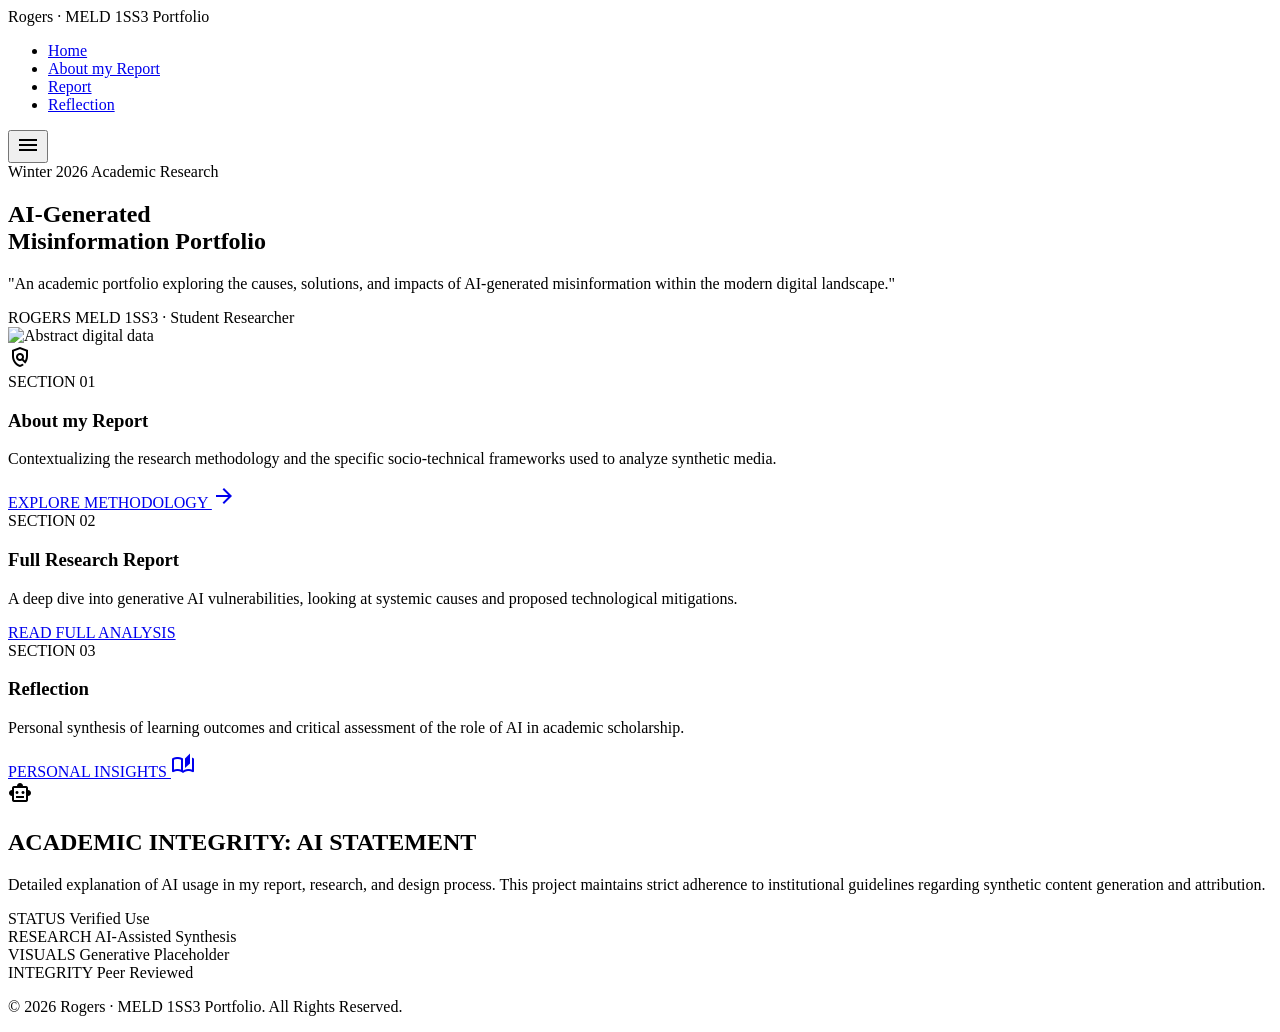
==== index.html @ 6873fd19 "Create index.html for MELD 1SS3 Portfolio Initial creation of the index.html file for the MELD 1SS3 " ====
<!DOCTYPE html>
<html lang="en">
<head>
    <meta charset="UTF-8">
    <meta name="viewport" content="width=device-width, initial-scale=1.0">
    <title>Home | Rogers · MELD 1SS3 Portfolio</title>
    <!-- Google Fonts -->
    <link href="https://fonts.googleapis.com/css2?family=Work+Sans:wght@400;700;800&family=Noto+Serif:ital,wght@0,400;0,700;1,400&display=swap" rel="stylesheet">
    <!-- Material Symbols for Icons -->
    <link href="https://fonts.googleapis.com/css2?family=Material+Symbols+Outlined:opsz,wght,FILL,GRAD@24,400,0,0" rel="stylesheet">
    <link rel="stylesheet" href="css/styles.css">
</head>
<body>
    <header class="navbar">
        <div class="container nav-container">
            <div class="logo">Rogers · MELD 1SS3 Portfolio</div>
            <nav>
                <ul class="nav-links">
                    <li><a href="index.html" class="active">Home</a></li>
                    <li><a href="about.html">About my Report</a></li>
                    <li><a href="report.html">Report</a></li>
                    <li><a href="reflection.html">Reflection</a></li>
                </ul>
                <button class="menu-toggle" aria-label="Toggle Menu">
                    <span class="material-symbols-outlined">menu</span>
                </button>
            </nav>
        </div>
    </header>

    <main>
        <section class="hero">
            <div class="container hero-container">
                <div class="hero-content">
                    <span class="eyebrow">Winter 2026 Academic Research</span>
                    <h1 class="display-title">AI-Generated <br>Misinformation Portfolio</h1>
                    <p class="hero-subtitle">"An academic portfolio exploring the causes, solutions, and impacts of AI-generated misinformation within the modern digital landscape."</p>
                    <div class="author-tag">
                        <div class="author-info">
                            <span class="author-name">ROGERS</span>
                            <span class="author-meta">MELD 1SS3 · Student Researcher</span>
                        </div>
                    </div>
                </div>
                <div class="hero-image">
                    <img src="https://picsum.photos/seed/misinfo/800/1000" alt="Abstract digital data" referrerPolicy="no-referrer">
                    <div class="hero-badge">
                        <span class="material-symbols-outlined">policy</span>
                    </div>
                </div>
            </div>
        </section>

        <section class="nav-cards container">
            <div class="bento-grid">
                <div class="card card-light">
                    <div class="card-header">
                        <span class="section-num">SECTION 01</span>
                        <h3>About my Report</h3>
                    </div>
                    <p>Contextualizing the research methodology and the specific socio-technical frameworks used to analyze synthetic media.</p>
                    <a href="about.html" class="card-link">EXPLORE METHODOLOGY <span class="material-symbols-outlined">arrow_forward</span></a>
                </div>
                <div class="card card-dark">
                    <div class="card-header">
                        <span class="section-num">SECTION 02</span>
                        <h3>Full Research Report</h3>
                    </div>
                    <p>A deep dive into generative AI vulnerabilities, looking at systemic causes and proposed technological mitigations.</p>
                    <a href="report.html" class="card-link">READ FULL ANALYSIS</a>
                </div>
                <div class="card card-gray">
                    <div class="card-header">
                        <span class="section-num">SECTION 03</span>
                        <h3>Reflection</h3>
                    </div>
                    <p>Personal synthesis of learning outcomes and critical assessment of the role of AI in academic scholarship.</p>
                    <a href="reflection.html" class="card-link">PERSONAL INSIGHTS <span class="material-symbols-outlined">auto_stories</span></a>
                </div>
            </div>
        </section>

        <section class="ai-statement container">
            <div class="ai-statement-box">
                <div class="ai-header">
                    <span class="material-symbols-outlined">smart_toy</span>
                    <h2>ACADEMIC INTEGRITY: AI STATEMENT</h2>
                </div>
                <p class="ai-main-text">Detailed explanation of AI usage in my report, research, and design process. This project maintains strict adherence to institutional guidelines regarding synthetic content generation and attribution.</p>
                <div class="ai-grid">
                    <div class="ai-item">
                        <span class="ai-label">STATUS</span>
                        <span class="ai-value">Verified Use</span>
                    </div>
                    <div class="ai-item">
                        <span class="ai-label">RESEARCH</span>
                        <span class="ai-value">AI-Assisted Synthesis</span>
                    </div>
                    <div class="ai-item">
                        <span class="ai-label">VISUALS</span>
                        <span class="ai-value">Generative Placeholder</span>
                    </div>
                    <div class="ai-item">
                        <span class="ai-label">INTEGRITY</span>
                        <span class="ai-value">Peer Reviewed</span>
                    </div>
                </div>
            </div>
        </section>
    </main>

    <footer class="footer">
        <div class="container">
            <p>&copy; 2026 Rogers · MELD 1SS3 Portfolio. All Rights Reserved.</p>
        </div>
    </footer>

    <script src="js/main.js"></script>
</body>
</html>
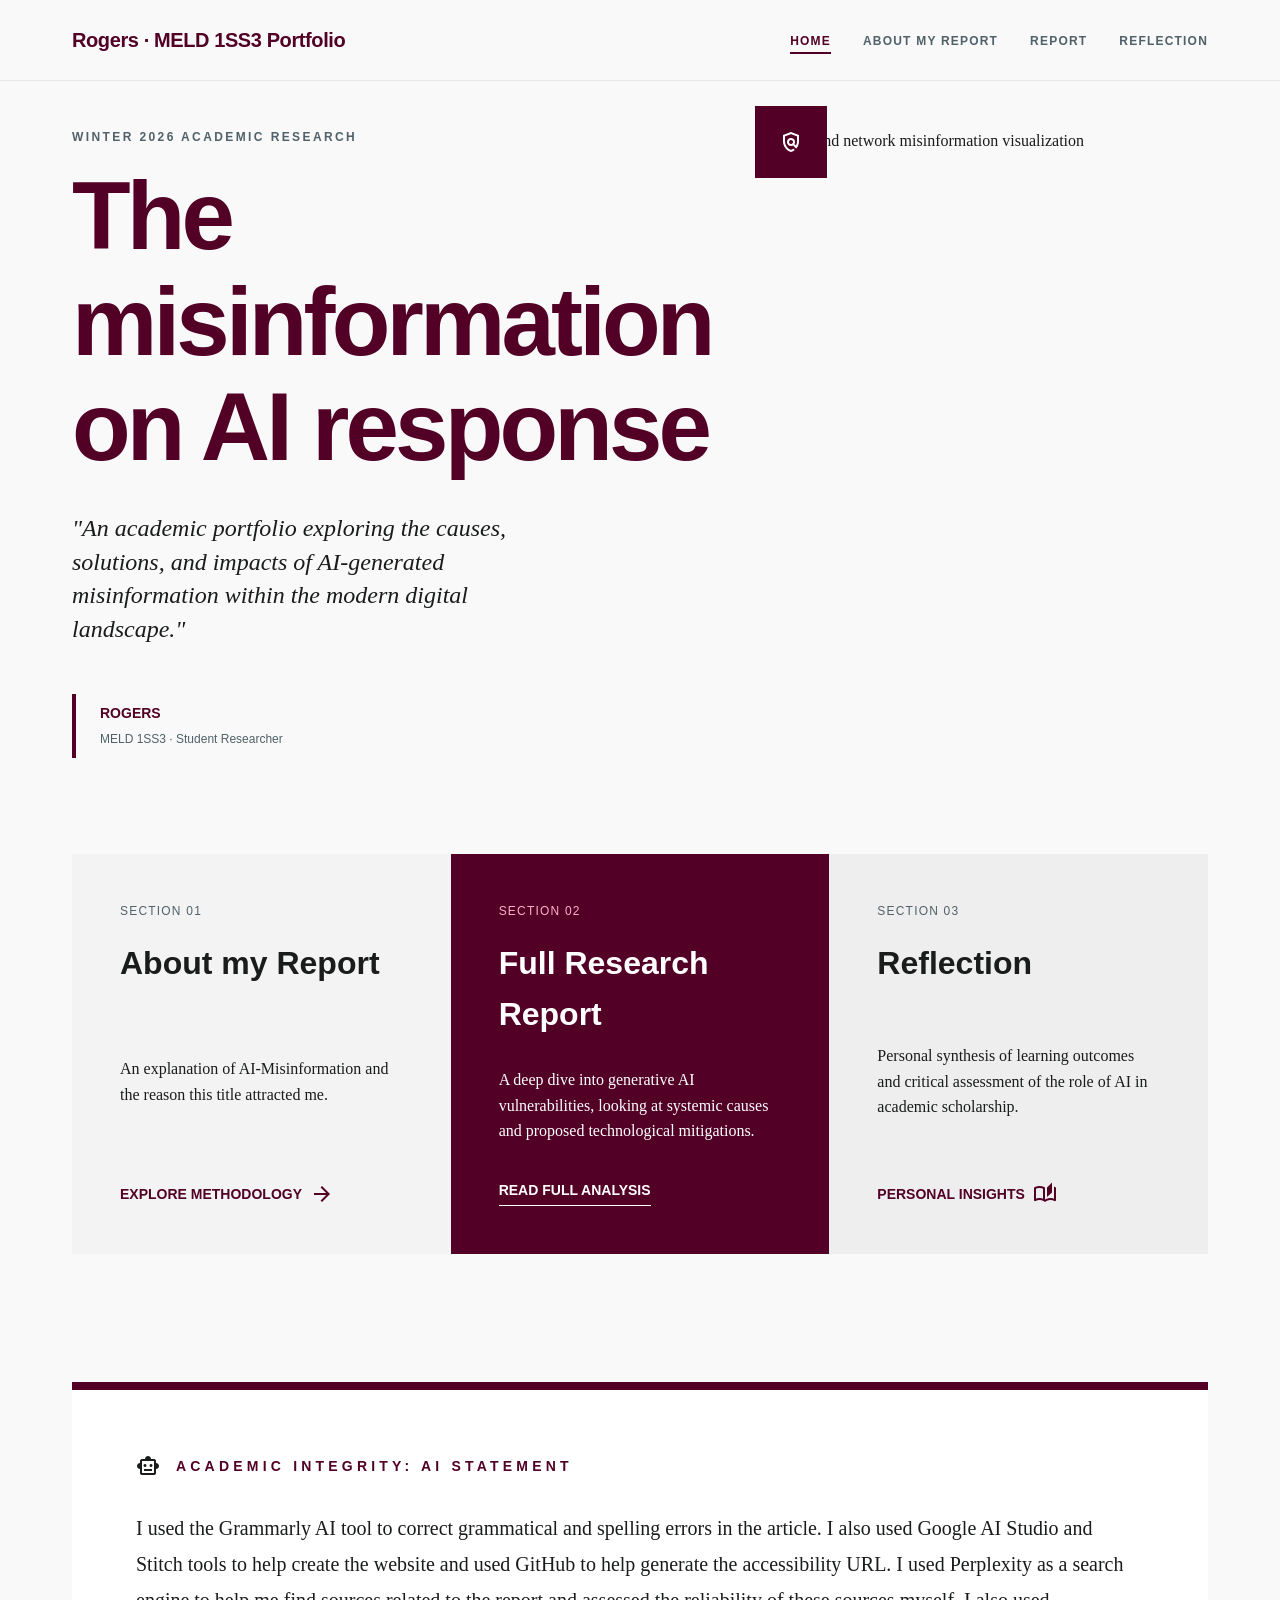
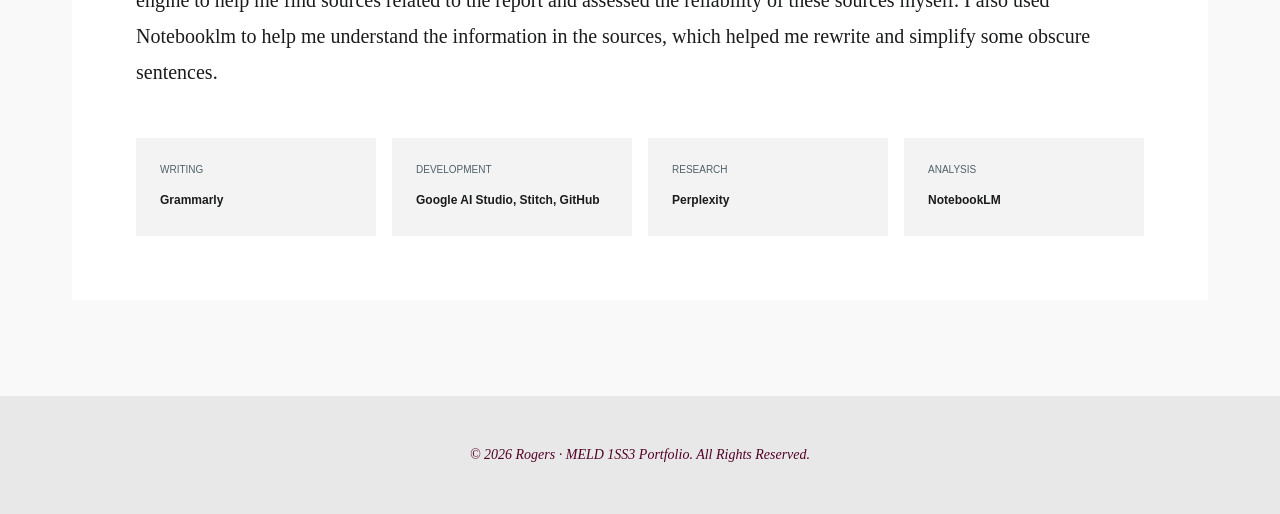
==== commit 4d4e7332: "Revise title and AI usage details in index.html Updated the title and content related to AI misinfor" ====
--- a/index.html
+++ b/index.html
@@ -33,7 +33,7 @@
             <div class="container hero-container">
                 <div class="hero-content">
                     <span class="eyebrow">Winter 2026 Academic Research</span>
-                    <h1 class="display-title">AI-Generated <br>Misinformation Portfolio</h1>
+                    <h1 class="display-title">The misinformation on AI response</h1>
                     <p class="hero-subtitle">"An academic portfolio exploring the causes, solutions, and impacts of AI-generated misinformation within the modern digital landscape."</p>
                     <div class="author-tag">
                         <div class="author-info">
@@ -43,7 +43,7 @@
                     </div>
                 </div>
                 <div class="hero-image">
-                    <img src="https://picsum.photos/seed/misinfo/800/1000" alt="Abstract digital data" referrerPolicy="no-referrer">
+                    <img src="https://picsum.photos/seed/computer-ai-misinformation-network/800/1000" alt="AI and network misinformation visualization" referrerPolicy="no-referrer">
                     <div class="hero-badge">
                         <span class="material-symbols-outlined">policy</span>
                     </div>
@@ -58,7 +58,7 @@
                         <span class="section-num">SECTION 01</span>
                         <h3>About my Report</h3>
                     </div>
-                    <p>Contextualizing the research methodology and the specific socio-technical frameworks used to analyze synthetic media.</p>
+                    <p>An explanation of AI-Misinformation and the reason this title attracted me.</p>
                     <a href="about.html" class="card-link">EXPLORE METHODOLOGY <span class="material-symbols-outlined">arrow_forward</span></a>
                 </div>
                 <div class="card card-dark">
@@ -86,23 +86,23 @@
                     <span class="material-symbols-outlined">smart_toy</span>
                     <h2>ACADEMIC INTEGRITY: AI STATEMENT</h2>
                 </div>
-                <p class="ai-main-text">Detailed explanation of AI usage in my report, research, and design process. This project maintains strict adherence to institutional guidelines regarding synthetic content generation and attribution.</p>
+                <p class="ai-main-text">I used the Grammarly AI tool to correct grammatical and spelling errors in the article. I also used Google AI Studio and Stitch tools to help create the website and used GitHub to help generate the accessibility URL. I used Perplexity as a search engine to help me find sources related to the report and assessed the reliability of these sources myself. I also used Notebooklm to help me understand the information in the sources, which helped me rewrite and simplify some obscure sentences.</p>
                 <div class="ai-grid">
                     <div class="ai-item">
-                        <span class="ai-label">STATUS</span>
-                        <span class="ai-value">Verified Use</span>
+                        <span class="ai-label">WRITING</span>
+                        <span class="ai-value">Grammarly</span>
+                    </div>
+                    <div class="ai-item">
+                        <span class="ai-label">DEVELOPMENT</span>
+                        <span class="ai-value">Google AI Studio, Stitch, GitHub</span>
                     </div>
                     <div class="ai-item">
                         <span class="ai-label">RESEARCH</span>
-                        <span class="ai-value">AI-Assisted Synthesis</span>
+                        <span class="ai-value">Perplexity</span>
                     </div>
                     <div class="ai-item">
-                        <span class="ai-label">VISUALS</span>
-                        <span class="ai-value">Generative Placeholder</span>
-                    </div>
-                    <div class="ai-item">
-                        <span class="ai-label">INTEGRITY</span>
-                        <span class="ai-value">Peer Reviewed</span>
+                        <span class="ai-label">ANALYSIS</span>
+                        <span class="ai-value">NotebookLM</span>
                     </div>
                 </div>
             </div>
--- a/css/styles.css
+++ b/css/styles.css
@@ -0,0 +1,819 @@
+/* 
+   MELD 1SS3 Portfolio Styles
+   Theme: Academic Editorial
+   Colors: McMaster Burgundy (#520026), Off-white (#f9f9f9), Dark Gray (#1a1c1c)
+*/
+
+:root {
+    --primary: #520026;
+    --primary-light: #7a003c;
+    --bg: #f9f9f9;
+    --text: #1a1c1c;
+    --text-muted: #506169;
+    --surface: #eeeeee;
+    --surface-low: #f3f3f3;
+    --white: #ffffff;
+    --border: #e8e8e8;
+    --font-headline: 'Work Sans', sans-serif;
+    --font-body: 'Noto Serif', serif;
+}
+
+* {
+    margin: 0;
+    padding: 0;
+    box-sizing: border-box;
+}
+
+body {
+    background-color: var(--bg);
+    color: var(--text);
+    font-family: var(--font-body);
+    line-height: 1.6;
+    overflow-x: hidden;
+}
+
+.container {
+    max-width: 1200px;
+    margin: 0 auto;
+    padding: 0 2rem;
+}
+
+/* Navbar */
+.navbar {
+    position: fixed;
+    top: 0;
+    width: 100%;
+    background-color: var(--bg);
+    z-index: 1000;
+    border-bottom: 1px solid var(--border);
+}
+
+.nav-container {
+    display: flex;
+    justify-content: space-between;
+    align-items: center;
+    padding: 1.5rem 2rem;
+}
+
+.logo {
+    font-family: var(--font-headline);
+    font-weight: 800;
+    font-size: 1.25rem;
+    color: var(--primary);
+    letter-spacing: -0.02em;
+}
+
+.nav-links {
+    display: flex;
+    list-style: none;
+    gap: 2rem;
+}
+
+.nav-links a {
+    text-decoration: none;
+    font-family: var(--font-headline);
+    font-size: 0.75rem;
+    font-weight: 600;
+    text-transform: uppercase;
+    color: var(--text-muted);
+    letter-spacing: 0.1em;
+    transition: color 0.3s ease;
+}
+
+.nav-links a:hover, .nav-links a.active {
+    color: var(--primary);
+}
+
+.nav-links a.active {
+    border-bottom: 2px solid var(--primary);
+    padding-bottom: 0.25rem;
+}
+
+.menu-toggle {
+    display: none;
+    background: none;
+    border: none;
+    color: var(--primary);
+    cursor: pointer;
+}
+
+/* Hero Section */
+.hero {
+    padding-top: 8rem;
+    padding-bottom: 6rem;
+}
+
+.hero-container {
+    display: grid;
+    grid-template-columns: 1.2fr 0.8fr;
+    gap: 4rem;
+    align-items: start;
+}
+
+.eyebrow {
+    display: block;
+    font-family: var(--font-headline);
+    text-transform: uppercase;
+    letter-spacing: 0.2em;
+    font-size: 0.75rem;
+    font-weight: 700;
+    color: var(--text-muted);
+    margin-bottom: 1rem;
+}
+
+.display-title {
+    font-family: var(--font-headline);
+    font-size: clamp(3rem, 8vw, 6rem);
+    font-weight: 800;
+    line-height: 1.1;
+    color: var(--primary);
+    letter-spacing: -0.04em;
+    margin-bottom: 2rem;
+}
+
+.hero-subtitle {
+    font-size: 1.5rem;
+    font-style: italic;
+    color: var(--text);
+    line-height: 1.4;
+    margin-bottom: 3rem;
+    max-width: 500px;
+}
+
+.author-tag {
+    border-left: 4px solid var(--primary);
+    padding-left: 1.5rem;
+    padding-top: 0.5rem;
+    padding-bottom: 0.5rem;
+}
+
+.author-name {
+    display: block;
+    font-family: var(--font-headline);
+    font-weight: 700;
+    font-size: 0.875rem;
+    color: var(--primary);
+}
+
+.author-meta {
+    font-family: var(--font-headline);
+    font-size: 0.75rem;
+    color: var(--text-muted);
+}
+
+.hero-image {
+    position: relative;
+}
+
+.hero-image img {
+    width: 100%;
+    aspect-ratio: 4/5;
+    object-fit: cover;
+    filter: grayscale(100%);
+    transition: filter 0.5s ease;
+}
+
+.hero-image img:hover {
+    filter: grayscale(0%);
+}
+
+.hero-badge {
+    position: absolute;
+    bottom: -1.5rem;
+    left: -1.5rem;
+    background-color: var(--primary);
+    color: var(--white);
+    padding: 1.5rem;
+    display: flex;
+    align-items: center;
+    justify-content: center;
+}
+
+/* Bento Grid */
+.bento-grid {
+    display: grid;
+    grid-template-columns: repeat(3, 1fr);
+    margin-bottom: 8rem;
+}
+
+.card {
+    padding: 3rem;
+    min-height: 400px;
+    display: flex;
+    flex-direction: column;
+    justify-content: space-between;
+    transition: background-color 0.3s ease;
+}
+
+.card-light { background-color: var(--surface-low); }
+.card-dark { background-color: var(--primary); color: var(--white); }
+.card-gray { background-color: var(--surface); }
+
+.card-light:hover { background-color: var(--white); }
+.card-gray:hover { background-color: #e2e2e2; }
+
+.section-num {
+    display: block;
+    font-family: var(--font-headline);
+    font-size: 0.75rem;
+    letter-spacing: 0.1em;
+    color: var(--text-muted);
+    margin-bottom: 1rem;
+}
+
+.card-dark .section-num { color: #ffb1c6; }
+
+.card h3 {
+    font-family: var(--font-headline);
+    font-size: 2rem;
+    font-weight: 700;
+    margin-bottom: 1.5rem;
+}
+
+.card p {
+    font-size: 1rem;
+    line-height: 1.6;
+    margin-bottom: 2rem;
+}
+
+.card-link {
+    font-family: var(--font-headline);
+    font-size: 0.875rem;
+    font-weight: 700;
+    text-decoration: none;
+    color: var(--primary);
+    display: flex;
+    align-items: center;
+    gap: 0.5rem;
+    transition: gap 0.3s ease;
+}
+
+.card-dark .card-link {
+    color: var(--white);
+    border-bottom: 1px solid var(--white);
+    width: fit-content;
+    padding-bottom: 0.25rem;
+}
+
+.card-link:hover {
+    gap: 1rem;
+}
+
+/* AI Statement */
+.ai-statement {
+    margin-bottom: 6rem;
+}
+
+.ai-statement-box {
+    background-color: var(--white);
+    padding: 4rem;
+    border-top: 8px solid var(--primary);
+}
+
+.ai-header {
+    display: flex;
+    align-items: center;
+    gap: 1rem;
+    margin-bottom: 2rem;
+}
+
+.ai-header h2 {
+    font-family: var(--font-headline);
+    font-size: 0.875rem;
+    letter-spacing: 0.3em;
+    font-weight: 700;
+    color: var(--primary);
+}
+
+.ai-main-text {
+    font-size: 1.25rem;
+    line-height: 1.8;
+    margin-bottom: 3rem;
+}
+
+.ai-grid {
+    display: grid;
+    grid-template-columns: repeat(4, 1fr);
+    gap: 1rem;
+}
+
+.ai-item {
+    background-color: var(--surface-low);
+    padding: 1.5rem;
+}
+
+.ai-label {
+    display: block;
+    font-family: var(--font-headline);
+    font-size: 0.625rem;
+    color: var(--text-muted);
+    margin-bottom: 0.5rem;
+}
+
+.ai-value {
+    font-family: var(--font-headline);
+    font-size: 0.75rem;
+    font-weight: 700;
+}
+
+/* Page Content Layouts */
+.page-content {
+    padding-top: 8rem;
+}
+
+.split-layout {
+    display: grid;
+    grid-template-columns: 8fr 4fr;
+    gap: 4rem;
+    margin-bottom: 6rem;
+}
+
+.page-header {
+    margin-bottom: 4rem;
+}
+
+.page-title {
+    font-family: var(--font-headline);
+    font-size: 4rem;
+    font-weight: 800;
+    color: var(--primary);
+    letter-spacing: -0.04em;
+    line-height: 1;
+}
+
+.page-title.large {
+    font-size: 6rem;
+}
+
+.section-heading {
+    font-family: var(--font-headline);
+    font-size: 1.5rem;
+    font-weight: 700;
+    border-left: 4px solid var(--primary);
+    padding-left: 1.5rem;
+    margin-bottom: 1.5rem;
+    margin-top: 3rem;
+}
+
+.prose p {
+    font-size: 1.125rem;
+    line-height: 1.8;
+    margin-bottom: 1.5rem;
+}
+
+.quote-box {
+    background-color: var(--white);
+    padding: 2rem;
+    box-shadow: 0 4px 20px rgba(0,0,0,0.05);
+    margin-bottom: 2rem;
+}
+
+.quote-box p {
+    font-style: italic;
+    color: var(--text-muted);
+    margin-bottom: 0;
+}
+
+.info-grid {
+    display: grid;
+    grid-template-columns: 1fr 1fr;
+    gap: 2rem;
+}
+
+.info-card {
+    background-color: var(--surface-low);
+    padding: 2rem;
+    border-top: 4px solid var(--primary-light);
+}
+
+.info-card h3 {
+    font-family: var(--font-headline);
+    font-weight: 700;
+    margin-bottom: 0.5rem;
+}
+
+.info-card p {
+    font-size: 0.875rem;
+    margin-bottom: 0;
+}
+
+/* Sidebar */
+.sidebar-card {
+    background-color: var(--primary);
+    color: var(--white);
+    padding: 2.5rem;
+    box-shadow: 0 20px 40px rgba(0,0,0,0.1);
+}
+
+.sidebar-item {
+    margin-bottom: 2rem;
+}
+
+.sidebar-item:last-child { margin-bottom: 0; }
+
+.sidebar-item .label {
+    display: block;
+    font-family: var(--font-headline);
+    font-size: 0.625rem;
+    text-transform: uppercase;
+    letter-spacing: 0.1em;
+    opacity: 0.7;
+    margin-bottom: 0.25rem;
+}
+
+.sidebar-item .value {
+    font-family: var(--font-headline);
+    font-size: 1rem;
+    font-weight: 700;
+}
+
+.sidebar-image {
+    margin-top: 2rem;
+}
+
+.sidebar-image img {
+    width: 100%;
+    filter: grayscale(100%) contrast(1.2);
+}
+
+.tag-row {
+    margin-top: 2rem;
+    display: flex;
+    flex-wrap: wrap;
+    gap: 0.5rem;
+}
+
+.tag {
+    background-color: #d1e2ec;
+    color: #394951;
+    font-family: var(--font-headline);
+    font-size: 0.625rem;
+    font-weight: 700;
+    padding: 0.25rem 0.75rem;
+    letter-spacing: 0.1em;
+}
+
+/* Report Specific */
+.header-top {
+    display: flex;
+    align-items: center;
+    gap: 1rem;
+    margin-bottom: 1rem;
+}
+
+.header-top .line {
+    flex-grow: 1;
+    height: 1px;
+    background-color: var(--border);
+}
+
+.report-intro {
+    font-size: 1.25rem;
+    font-style: italic;
+    color: var(--text-muted);
+    max-width: 600px;
+    margin-top: 2rem;
+}
+
+.meta-section {
+    margin-bottom: 3rem;
+}
+
+.meta-title {
+    font-family: var(--font-headline);
+    font-size: 0.625rem;
+    text-transform: uppercase;
+    letter-spacing: 0.2em;
+    color: var(--primary);
+    font-weight: 700;
+    margin-bottom: 1rem;
+}
+
+.meta-item {
+    margin-bottom: 1rem;
+}
+
+.meta-label {
+    display: block;
+    font-size: 0.68rem;
+    text-transform: uppercase;
+    color: var(--text-muted);
+}
+
+.meta-value {
+    font-weight: 700;
+    font-size: 0.875rem;
+}
+
+.citation-box {
+    background-color: #d1e2ec;
+    padding: 1rem;
+    font-size: 0.75rem;
+}
+
+.accent-line {
+    width: 3rem;
+    height: 4px;
+    background-color: var(--primary);
+    margin-bottom: 1.5rem;
+}
+
+.callout {
+    margin: 2.5rem 0;
+    padding: 2rem;
+    background-color: var(--surface-low);
+    border-left: 2px solid var(--primary-light);
+    font-size: 1.25rem;
+    font-style: italic;
+    color: var(--primary);
+}
+
+.solution-grid {
+    display: grid;
+    grid-template-columns: 1fr 1fr;
+    gap: 2rem;
+    margin: 2rem 0;
+}
+
+.solution-item {
+    background-color: var(--bg);
+    padding: 1.5rem;
+    border: 1px solid var(--border);
+}
+
+.solution-item h3 {
+    font-family: var(--font-headline);
+    font-size: 1.25rem;
+    font-weight: 700;
+    margin-bottom: 0.75rem;
+}
+
+.solution-item p {
+    font-size: 0.875rem;
+    color: var(--text-muted);
+}
+
+.table-wrapper {
+    overflow-x: auto;
+    margin: 2.5rem 0;
+}
+
+.data-table {
+    width: 100%;
+    border-collapse: collapse;
+    text-align: left;
+}
+
+.data-table th {
+    background-color: var(--surface);
+    padding: 1rem;
+    font-family: var(--font-headline);
+    font-size: 0.7rem;
+    text-transform: uppercase;
+    letter-spacing: 0.1em;
+}
+
+.data-table td {
+    padding: 1rem;
+    border-bottom: 1px solid var(--border);
+    font-size: 0.875rem;
+}
+
+.data-table .highlight {
+    font-weight: 700;
+    color: var(--primary);
+}
+
+.reference-list {
+    list-style: none;
+    font-size: 0.875rem;
+    color: var(--text-muted);
+}
+
+.reference-list li {
+    margin-bottom: 1.5rem;
+    padding-left: 2rem;
+    text-indent: -2rem;
+}
+
+/* Reflection Specific */
+.hero-simple {
+    margin-bottom: 5rem;
+}
+
+.header-accent {
+    display: flex;
+    align-items: center;
+    gap: 1rem;
+    margin-bottom: 1rem;
+}
+
+.header-accent .line {
+    width: 3rem;
+    height: 2px;
+    background-color: var(--primary);
+}
+
+.reflection-sections {
+    display: flex;
+    flex-direction: column;
+    gap: 4rem;
+    margin-bottom: 8rem;
+}
+
+.reflection-item {
+    display: grid;
+    grid-template-columns: 4fr 8fr;
+    gap: 2rem;
+}
+
+.reflection-meta {
+    position: sticky;
+    top: 8rem;
+}
+
+.accent-bar {
+    width: 100%;
+    height: 4px;
+    background-color: var(--surface-low);
+    margin-bottom: 1.5rem;
+}
+
+.reflection-num {
+    font-family: var(--font-headline);
+    font-size: 2.5rem;
+    font-weight: 700;
+    color: #dadada;
+    display: block;
+    margin-bottom: 0.5rem;
+}
+
+.reflection-meta h2 {
+    font-family: var(--font-headline);
+    font-size: 1.25rem;
+    font-weight: 700;
+    line-height: 1.3;
+    margin-bottom: 1rem;
+}
+
+.tag-label {
+    background-color: #d1e2ec;
+    padding: 0.25rem 0.75rem;
+    font-family: var(--font-headline);
+    font-size: 0.625rem;
+    font-weight: 700;
+    letter-spacing: 0.1em;
+}
+
+.text-area-placeholder {
+    background-color: var(--white);
+    padding: 3rem;
+    min-height: 350px;
+    display: flex;
+    flex-direction: column;
+    justify-content: space-between;
+    border-left: 4px solid var(--primary);
+    box-shadow: 0 4px 40px rgba(0,0,0,0.04);
+}
+
+.text-area-placeholder.bg-alt {
+    background-color: var(--surface-low);
+    border-left-color: var(--text-muted);
+}
+
+.placeholder-text {
+    font-size: 1.125rem;
+    color: #dadada;
+}
+
+.text-area-footer {
+    display: flex;
+    justify-content: space-between;
+    align-items: center;
+    margin-top: 2rem;
+    padding-top: 2rem;
+    border-top: 1px solid var(--border);
+}
+
+.footer-note {
+    font-family: var(--font-headline);
+    font-size: 0.625rem;
+    letter-spacing: 0.1em;
+    color: var(--text-muted);
+    font-style: italic;
+}
+
+.footer-icons {
+    display: flex;
+    gap: 1rem;
+    color: var(--text-muted);
+}
+
+.footer-icons .material-symbols-outlined {
+    font-size: 1.25rem;
+}
+
+/* AI Statement Variants */
+.ai-statement-alt {
+    border-top: none;
+    background-color: var(--surface-high);
+    position: relative;
+    overflow: hidden;
+}
+
+.ai-statement-gray {
+    background-color: var(--surface-high);
+}
+
+.ai-footer {
+    display: flex;
+    align-items: center;
+    gap: 1rem;
+    margin-top: 2rem;
+}
+
+.ai-footer .line {
+    width: 3rem;
+    height: 2px;
+    background-color: var(--primary);
+}
+
+.ai-footer-label {
+    font-family: var(--font-headline);
+    font-size: 0.75rem;
+    font-weight: 700;
+    letter-spacing: 0.1em;
+    color: var(--primary);
+}
+
+/* Footer */
+.footer {
+    padding: 3rem 0;
+    background-color: var(--border);
+    text-align: center;
+}
+
+.footer p {
+    font-size: 0.875rem;
+    font-style: italic;
+    color: var(--primary);
+}
+
+/* Responsive */
+@media (max-width: 1024px) {
+    .hero-container, .split-layout, .reflection-item {
+        grid-template-columns: 1fr;
+    }
+    
+    .sidebar {
+        order: -1;
+    }
+    
+    .hidden-mobile {
+        display: none;
+    }
+    
+    .reflection-meta {
+        position: static;
+    }
+}
+
+@media (max-width: 768px) {
+    .nav-links {
+        display: none;
+    }
+    
+    .menu-toggle {
+        display: block;
+    }
+    
+    .bento-grid {
+        grid-template-columns: 1fr;
+    }
+    
+    .ai-grid {
+        grid-template-columns: 1fr 1fr;
+    }
+    
+    .display-title {
+        font-size: 3.5rem;
+    }
+    
+    .page-title {
+        font-size: 3rem;
+    }
+    
+    .page-title.large {
+        font-size: 4rem;
+    }
+}
+
+@media (max-width: 480px) {
+    .ai-grid {
+        grid-template-columns: 1fr;
+    }
+    
+    .info-grid, .solution-grid {
+        grid-template-columns: 1fr;
+    }
+}
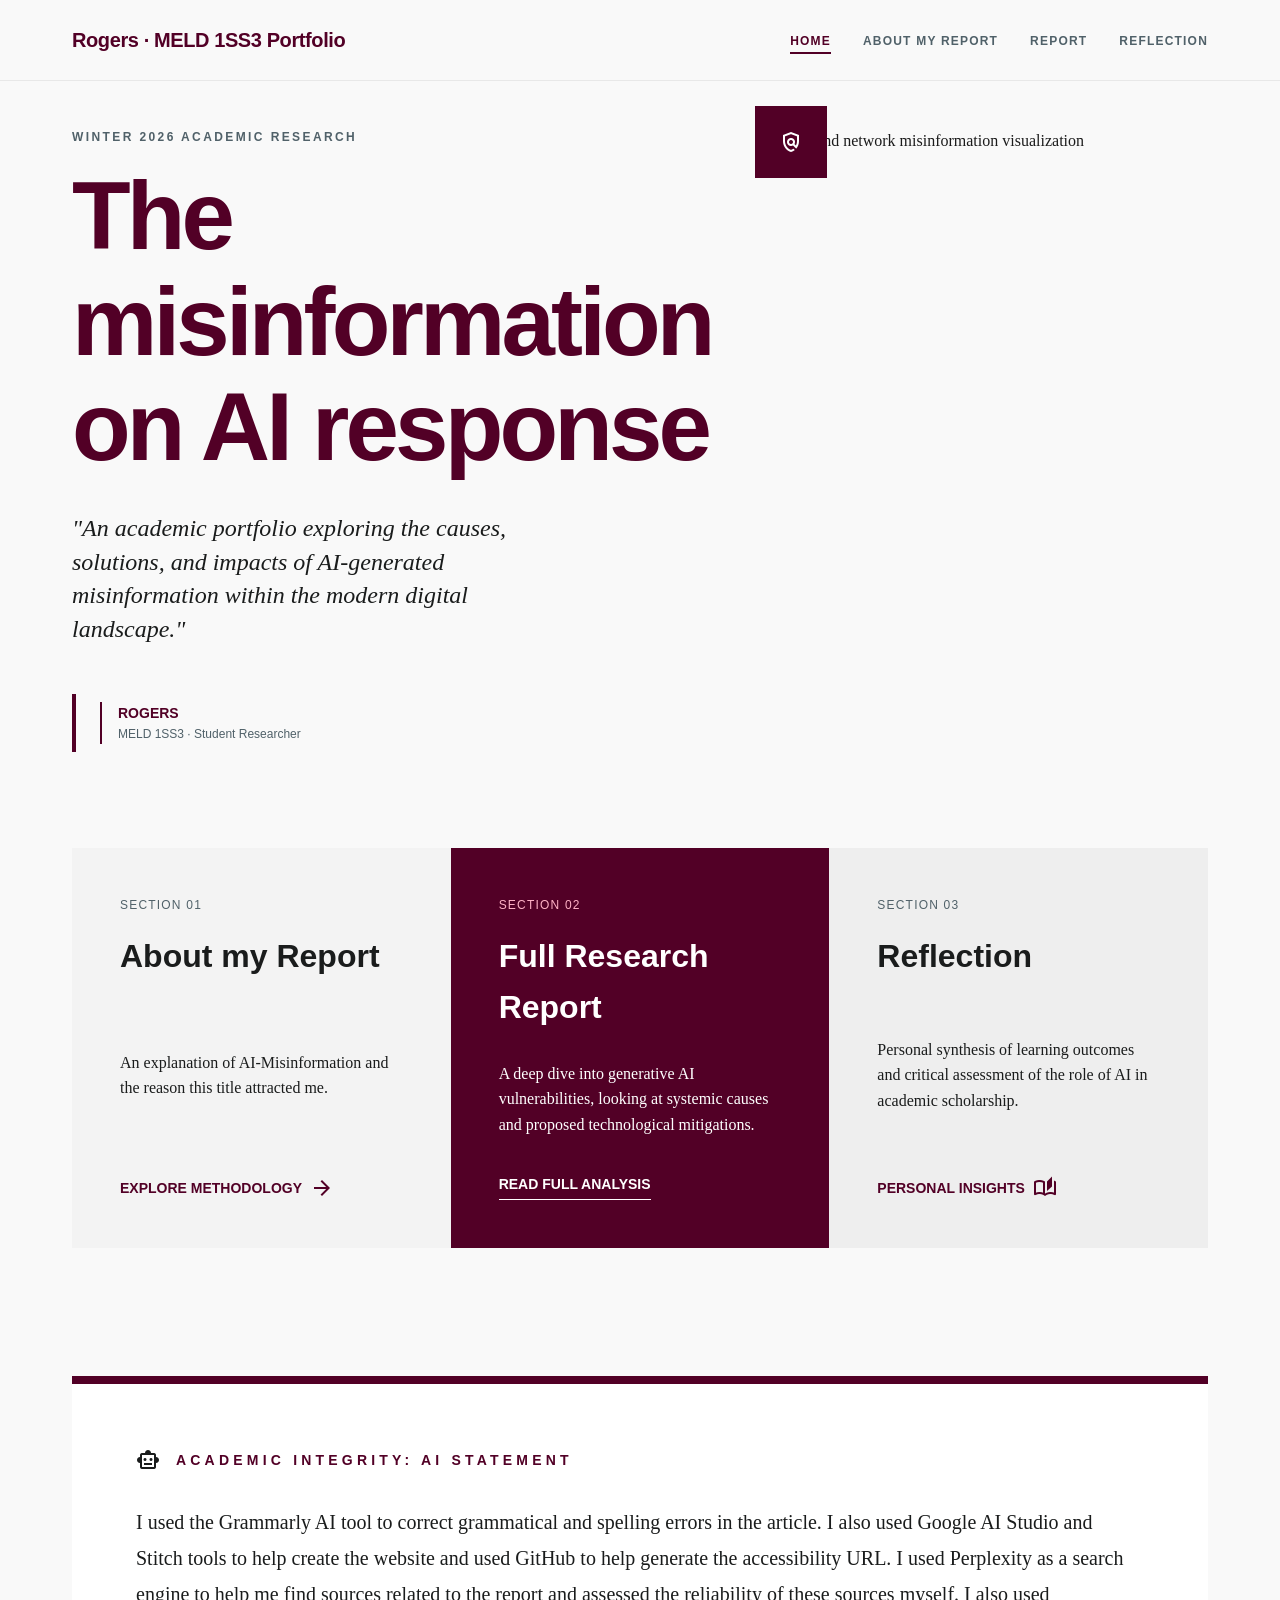
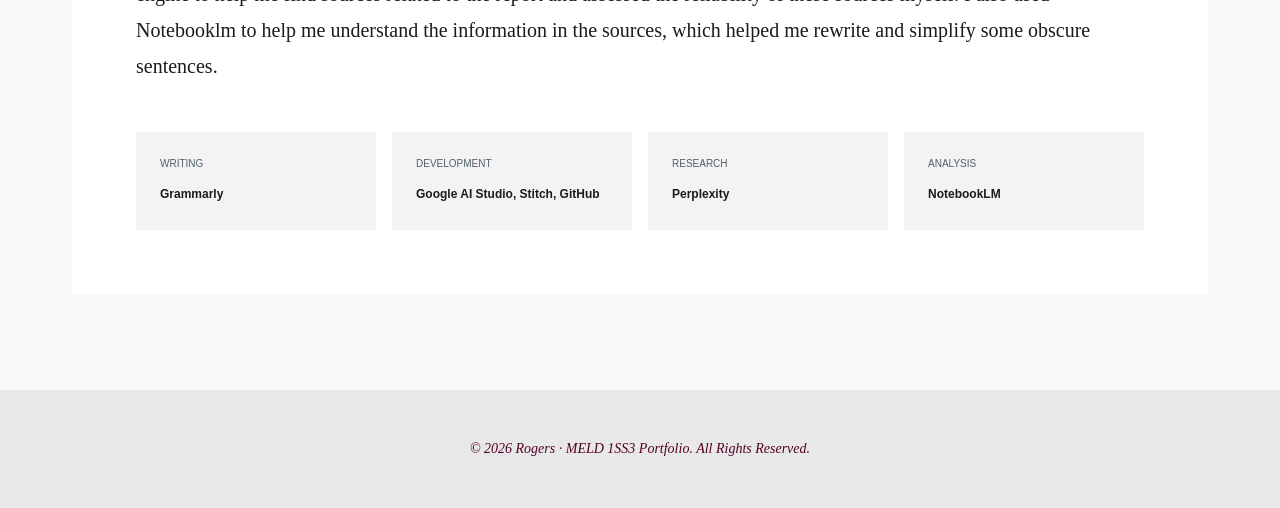
==== commit de9d5b23: "Update title in index.html from 'Portfolio' to 'Report'" ====
--- a/index.html
+++ b/index.html
@@ -3,7 +3,7 @@
 <head>
     <meta charset="UTF-8">
     <meta name="viewport" content="width=device-width, initial-scale=1.0">
-    <title>Home | Rogers · MELD 1SS3 Portfolio</title>
+    <title>Home | Rogers · MELD 1SS3 Report</title>
     <!-- Google Fonts -->
     <link href="https://fonts.googleapis.com/css2?family=Work+Sans:wght@400;700;800&family=Noto+Serif:ital,wght@0,400;0,700;1,400&display=swap" rel="stylesheet">
     <!-- Material Symbols for Icons -->
--- a/css/styles.css
+++ b/css/styles.css
@@ -454,6 +454,82 @@
 }
 
 /* Report Specific */
+.report-layout {
+    max-width: 900px;
+    margin: 0 auto;
+}
+
+.title-with-author {
+    display: flex;
+    align-items: baseline;
+    gap: 2rem;
+    flex-wrap: wrap;
+    margin-bottom: 1rem;
+}
+
+.author-info {
+    display: flex;
+    flex-direction: column;
+    border-left: 2px solid var(--primary);
+    padding-left: 1rem;
+}
+
+.author-label {
+    font-family: var(--font-headline);
+    font-size: 0.625rem;
+    text-transform: uppercase;
+    letter-spacing: 0.1em;
+    color: var(--text-muted);
+    font-weight: 700;
+}
+
+.author-name-inline {
+    font-family: var(--font-headline);
+    font-weight: 700;
+    font-size: 1rem;
+    color: var(--primary);
+}
+
+.report-image-container,
+.reflection-image-container {
+    margin: 3rem 0;
+    border: 1px solid var(--border);
+    padding: 0.5rem;
+    background-color: var(--white);
+}
+
+.report-image-container img,
+.reflection-image-container img {
+    width: 100%;
+    height: auto;
+    display: block;
+    filter: grayscale(100%);
+    transition: filter 0.5s ease;
+}
+
+.report-image-container img:hover,
+.reflection-image-container img:hover {
+    filter: grayscale(0%);
+}
+
+.sidebar-caption {
+    font-size: 0.75rem;
+    color: var(--text-light);
+    margin-top: 0.5rem;
+    text-align: center;
+    font-family: var(--font-sans);
+}
+
+.image-caption {
+    font-family: var(--font-headline);
+    font-size: 0.75rem;
+    color: var(--text-muted);
+    margin-top: 0.75rem;
+    text-transform: uppercase;
+    letter-spacing: 0.1em;
+    text-align: center;
+}
+
 .header-top {
     display: flex;
     align-items: center;
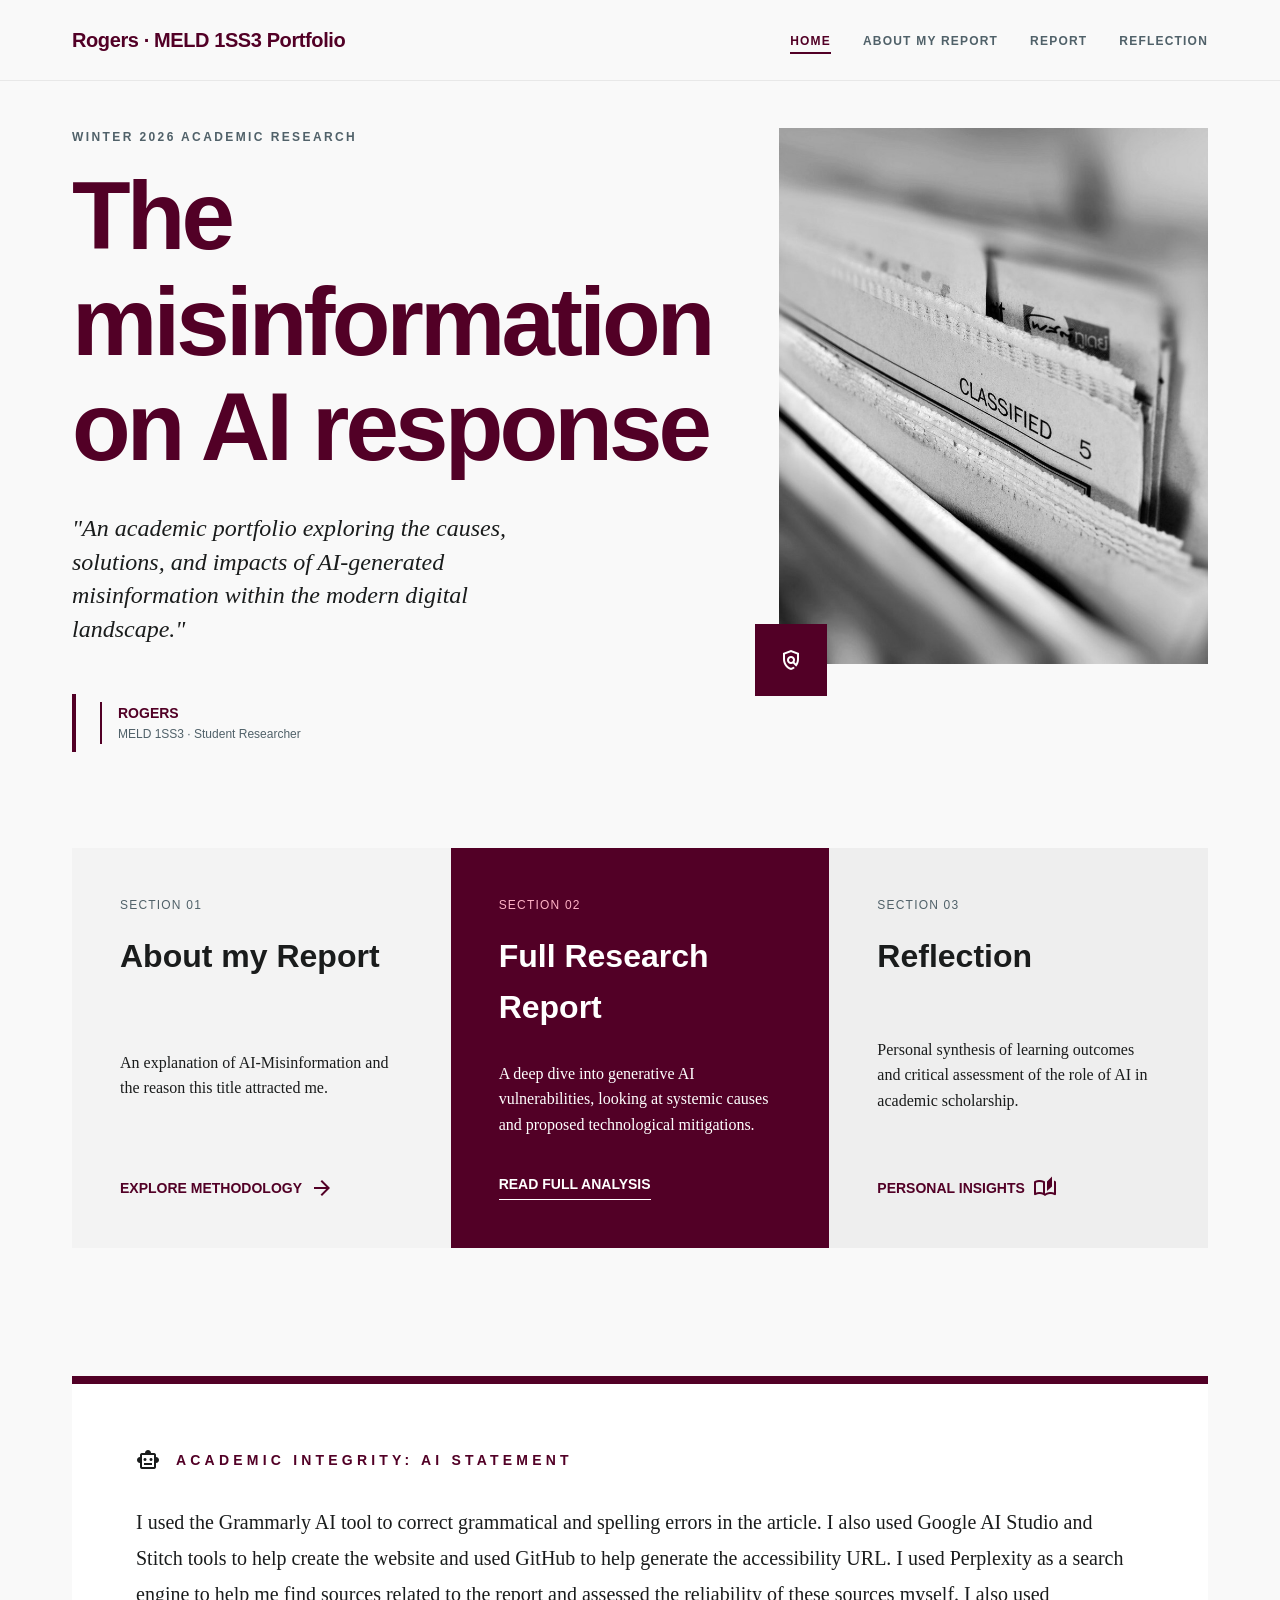
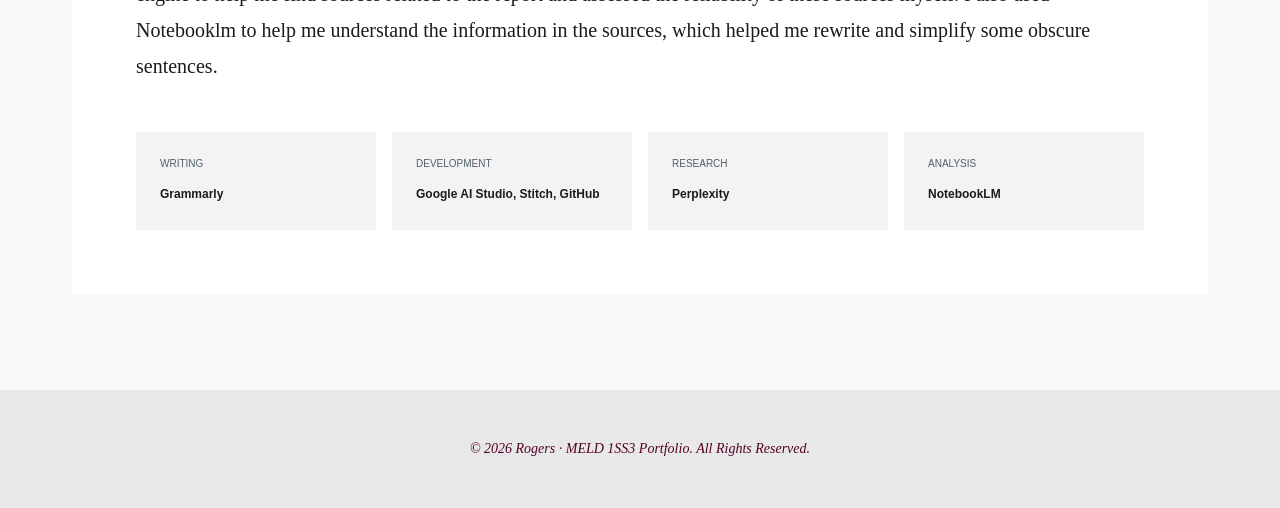
==== commit bbddd3a2: "Update image source in hero section" ====
--- a/index.html
+++ b/index.html
@@ -43,7 +43,7 @@
                     </div>
                 </div>
                 <div class="hero-image">
-                    <img src="https://picsum.photos/seed/computer-ai-misinformation-network/800/1000" alt="AI and network misinformation visualization" referrerPolicy="no-referrer">
+                    <img src="home_page_pg" alt="AI and network misinformation visualization" referrerPolicy="no-referrer">
                     <div class="hero-badge">
                         <span class="material-symbols-outlined">policy</span>
                     </div>
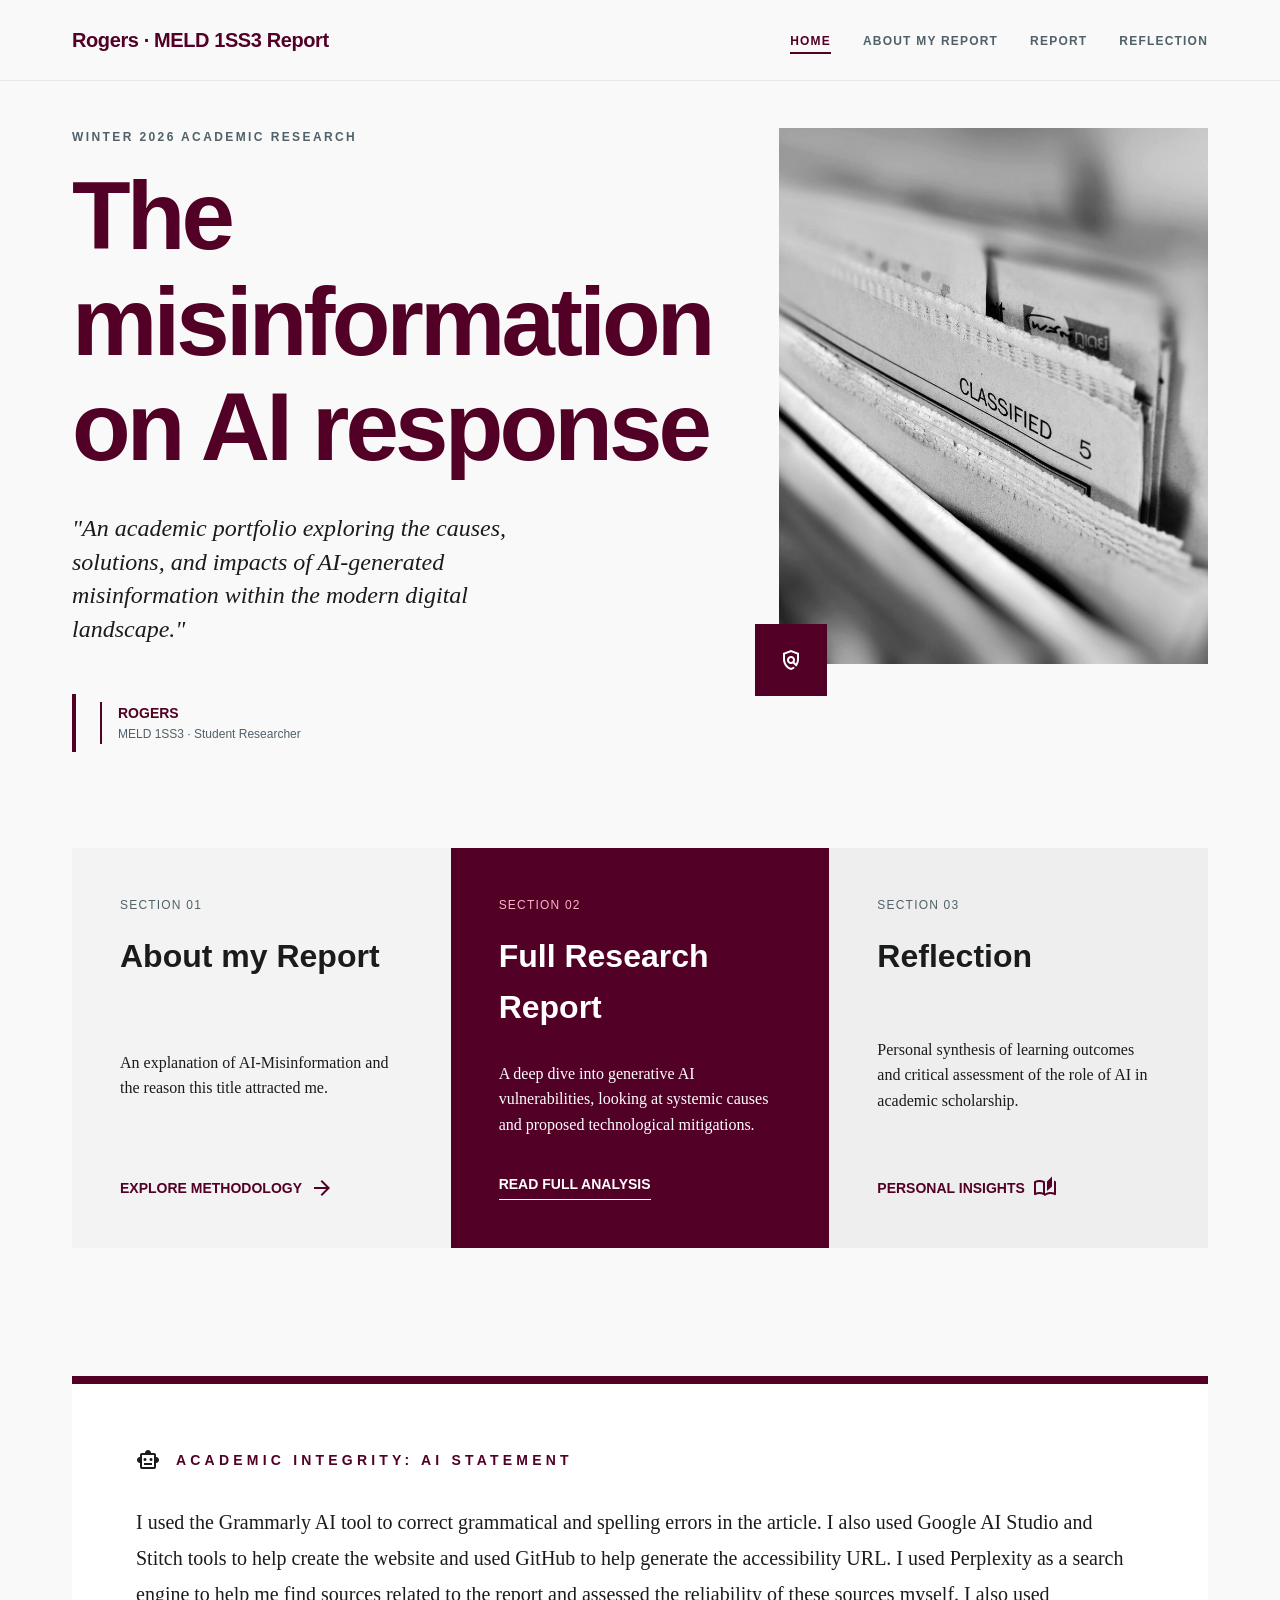
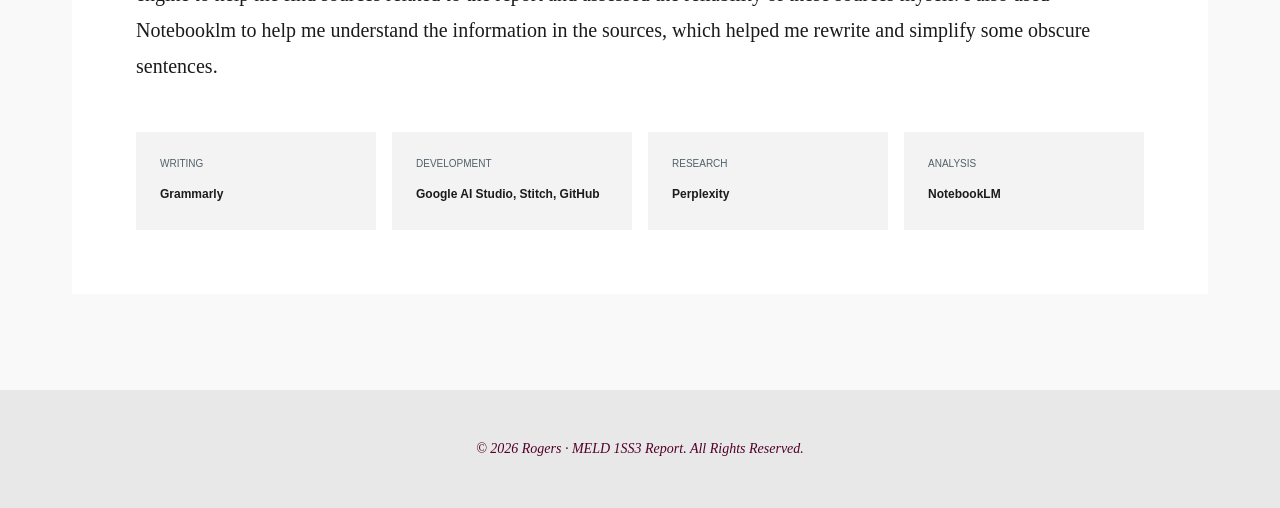
==== commit cddbd250: "Update title and footer text to 'Report'" ====
--- a/index.html
+++ b/index.html
@@ -13,7 +13,7 @@
 <body>
     <header class="navbar">
         <div class="container nav-container">
-            <div class="logo">Rogers · MELD 1SS3 Portfolio</div>
+            <div class="logo">Rogers · MELD 1SS3 Report</div>
             <nav>
                 <ul class="nav-links">
                     <li><a href="index.html" class="active">Home</a></li>
@@ -111,7 +111,7 @@
 
     <footer class="footer">
         <div class="container">
-            <p>&copy; 2026 Rogers · MELD 1SS3 Portfolio. All Rights Reserved.</p>
+            <p>&copy; 2026 Rogers · MELD 1SS3 Report. All Rights Reserved.</p>
         </div>
     </footer>
 
